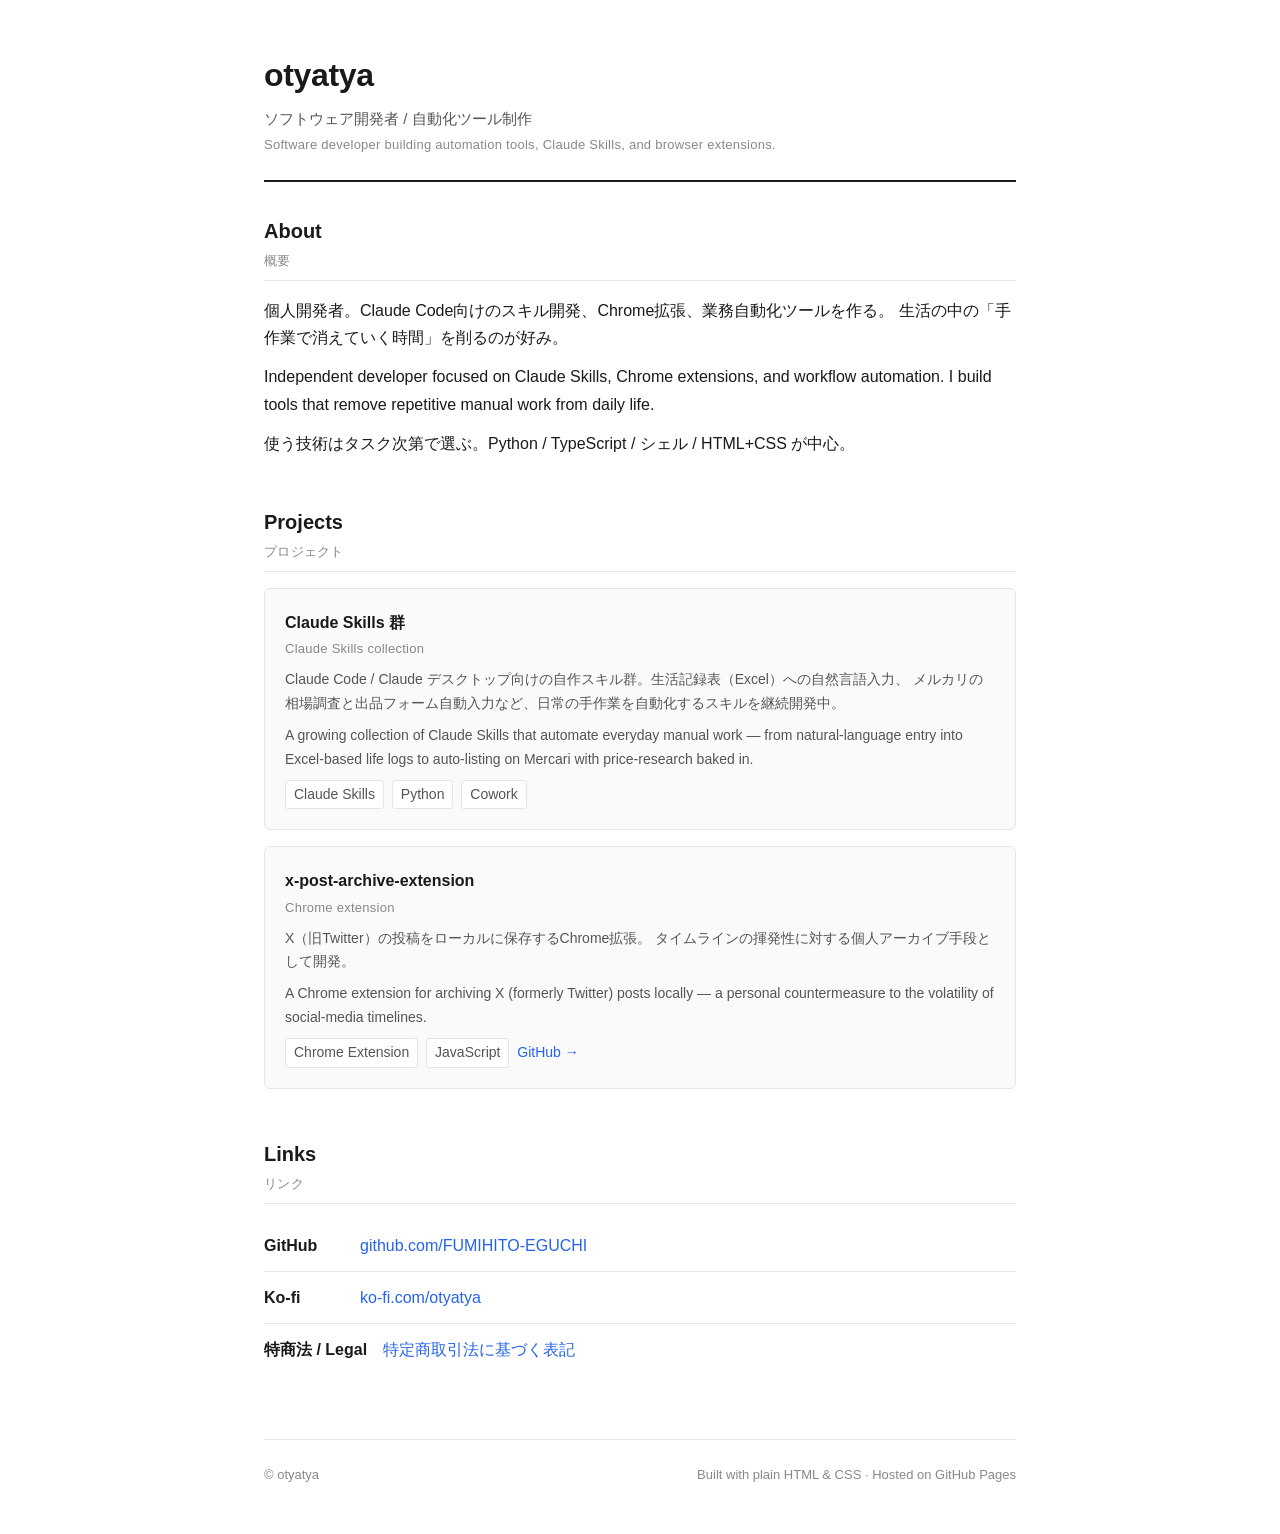
==== index.html @ c8c9dba8 "Initial commit: portfolio site" ====
<!DOCTYPE html>
<html lang="ja">
<head>
<meta charset="UTF-8">
<meta name="viewport" content="width=device-width, initial-scale=1.0">
<title>otyatya — Portfolio</title>
<meta name="description" content="otyatya — ソフトウェア開発、Claude Skills、Chrome拡張、業務自動化ツールの制作。Software developer building Claude Skills, Chrome extensions, and automation tools.">
<link rel="stylesheet" href="style.css">
</head>
<body>
<div class="container">

<header class="site-header">
  <h1>otyatya</h1>
  <p class="tagline">
    ソフトウェア開発者 / 自動化ツール制作
    <span class="lang-en">Software developer building automation tools, Claude Skills, and browser extensions.</span>
  </p>
</header>

<section class="about" id="about">
  <h2>About<span class="lang-en">概要</span></h2>
  <p>
    個人開発者。Claude Code向けのスキル開発、Chrome拡張、業務自動化ツールを作る。
    生活の中の「手作業で消えていく時間」を削るのが好み。
  </p>
  <p>
    Independent developer focused on Claude Skills, Chrome extensions, and workflow
    automation. I build tools that remove repetitive manual work from daily life.
  </p>
  <p>
    使う技術はタスク次第で選ぶ。Python / TypeScript / シェル / HTML+CSS が中心。
  </p>
</section>

<section class="projects" id="projects">
  <h2>Projects<span class="lang-en">プロジェクト</span></h2>
  <div class="projects-grid">

    <article class="project-card">
      <h3>Claude Skills 群<span class="lang-en">Claude Skills collection</span></h3>
      <p>
        Claude Code / Claude デスクトップ向けの自作スキル群。生活記録表（Excel）への自然言語入力、
        メルカリの相場調査と出品フォーム自動入力など、日常の手作業を自動化するスキルを継続開発中。
      </p>
      <p>
        A growing collection of Claude Skills that automate everyday manual work — from
        natural-language entry into Excel-based life logs to auto-listing on Mercari with
        price-research baked in.
      </p>
      <p class="project-meta">
        <span class="tag">Claude Skills</span>
        <span class="tag">Python</span>
        <span class="tag">Cowork</span>
      </p>
    </article>

    <article class="project-card">
      <h3>
        <a href="https://github.com/FUMIHITO-EGUCHI/x-post-archive-extension" target="_blank" rel="noopener">
          x-post-archive-extension
        </a>
        <span class="lang-en">Chrome extension</span>
      </h3>
      <p>
        X（旧Twitter）の投稿をローカルに保存するChrome拡張。
        タイムラインの揮発性に対する個人アーカイブ手段として開発。
      </p>
      <p>
        A Chrome extension for archiving X (formerly Twitter) posts locally — a personal
        countermeasure to the volatility of social-media timelines.
      </p>
      <p class="project-meta">
        <span class="tag">Chrome Extension</span>
        <span class="tag">JavaScript</span>
        <a href="https://github.com/FUMIHITO-EGUCHI/x-post-archive-extension" target="_blank" rel="noopener">GitHub →</a>
      </p>
    </article>

  </div>
</section>

<section class="links" id="links">
  <h2>Links<span class="lang-en">リンク</span></h2>
  <ul class="links-list">
    <li>
      <span class="label">GitHub</span>
      <a href="https://github.com/FUMIHITO-EGUCHI" target="_blank" rel="noopener">github.com/FUMIHITO-EGUCHI</a>
    </li>
    <li>
      <span class="label">Ko-fi</span>
      <a href="https://ko-fi.com/otyatya" target="_blank" rel="noopener">ko-fi.com/otyatya</a>
    </li>
    <li>
      <span class="label">特商法 / Legal</span>
      <a href="legal/tokushoho.html">特定商取引法に基づく表記</a>
    </li>
  </ul>
</section>

<footer class="site-footer">
  <span>© otyatya</span>
  <span>Built with plain HTML &amp; CSS · Hosted on GitHub Pages</span>
</footer>

</div>
</body>
</html>
---- style.css ----
:root {
  --fg: #1a1a1a;
  --muted: #555;
  --subtle: #888;
  --border: #e5e5e5;
  --bg: #fff;
  --bg-alt: #fafafa;
  --accent: #2563eb;
}

* { box-sizing: border-box; }

html { scroll-behavior: smooth; }

body {
  font-family: -apple-system, BlinkMacSystemFont, "Segoe UI", "Hiragino Sans", "Yu Gothic UI", "Meiryo", sans-serif;
  color: var(--fg);
  background: var(--bg);
  margin: 0;
  padding: 0;
  line-height: 1.7;
  -webkit-font-smoothing: antialiased;
}

a {
  color: var(--accent);
  text-decoration: none;
}
a:hover { text-decoration: underline; }

.container {
  max-width: 800px;
  margin: 0 auto;
  padding: 48px 24px;
}

.lang-en {
  display: block;
  font-size: 13px;
  color: var(--subtle);
  font-weight: 400;
  letter-spacing: 0.02em;
  margin-top: 2px;
}

/* ===== index.html ===== */

.site-header {
  padding-bottom: 24px;
  margin-bottom: 32px;
  border-bottom: 2px solid var(--fg);
}

.site-header h1 {
  font-size: 32px;
  margin: 0 0 4px;
  letter-spacing: -0.01em;
}

.tagline {
  margin: 0;
  color: var(--muted);
  font-size: 15px;
}

section {
  margin-bottom: 48px;
}

section h2 {
  font-size: 20px;
  margin: 0 0 16px;
  padding-bottom: 8px;
  border-bottom: 1px solid var(--border);
}

.about p {
  margin: 0 0 12px;
  color: var(--fg);
}
.about p:last-child { margin-bottom: 0; }

.projects-grid {
  display: grid;
  grid-template-columns: 1fr;
  gap: 16px;
}

.project-card {
  border: 1px solid var(--border);
  border-radius: 6px;
  padding: 20px;
  background: var(--bg-alt);
  transition: border-color 0.15s;
}
.project-card:hover { border-color: var(--fg); }

.project-card h3 {
  font-size: 16px;
  margin: 0 0 8px;
}

.project-card h3 a {
  color: var(--fg);
}

.project-card p {
  margin: 0 0 8px;
  color: var(--muted);
  font-size: 14px;
}
.project-card p:last-child { margin-bottom: 0; }

.project-meta {
  font-size: 12px;
  color: var(--subtle);
  margin-top: 8px;
}

.project-meta .tag {
  display: inline-block;
  padding: 2px 8px;
  border: 1px solid var(--border);
  border-radius: 3px;
  margin-right: 4px;
  background: var(--bg);
}

.links-list {
  list-style: none;
  padding: 0;
  margin: 0;
}

.links-list li {
  padding: 12px 0;
  border-bottom: 1px solid var(--border);
  display: flex;
  align-items: baseline;
  gap: 16px;
}
.links-list li:last-child { border-bottom: none; }

.links-list .label {
  font-weight: 600;
  min-width: 80px;
  color: var(--fg);
}

.site-footer {
  margin-top: 64px;
  padding-top: 24px;
  border-top: 1px solid var(--border);
  font-size: 13px;
  color: var(--subtle);
  display: flex;
  justify-content: space-between;
  align-items: center;
  flex-wrap: wrap;
  gap: 8px;
}

/* ===== legal/tokushoho.html ===== */

.legal h1 {
  font-size: 28px;
  margin: 0 0 8px;
  padding-bottom: 16px;
  border-bottom: 2px solid var(--fg);
}

.business-owner {
  font-size: 18px;
  margin: 0 0 32px;
  color: var(--muted);
}

dl {
  margin: 0;
  padding: 0;
}

.row {
  display: grid;
  grid-template-columns: 200px 1fr;
  border-bottom: 1px solid var(--border);
  padding: 16px 0;
  gap: 24px;
}

dt {
  font-weight: 600;
  color: var(--fg);
}

dd {
  margin: 0;
  color: var(--muted);
}

.note {
  font-size: 13px;
  color: var(--muted);
  margin-top: 8px;
  line-height: 1.5;
  display: block;
}

.updated {
  margin-top: 48px;
  text-align: right;
  font-size: 13px;
  color: var(--muted);
}

.back-link {
  display: inline-block;
  margin-bottom: 24px;
  font-size: 14px;
  color: var(--muted);
}

/* ===== Responsive ===== */

@media (max-width: 600px) {
  .row { grid-template-columns: 1fr; gap: 4px; }
  .container { padding: 32px 16px; }
  .site-header h1 { font-size: 26px; }
  .links-list li { flex-direction: column; gap: 4px; }
  .links-list .label { min-width: 0; }
  .site-footer { flex-direction: column; align-items: flex-start; }
}
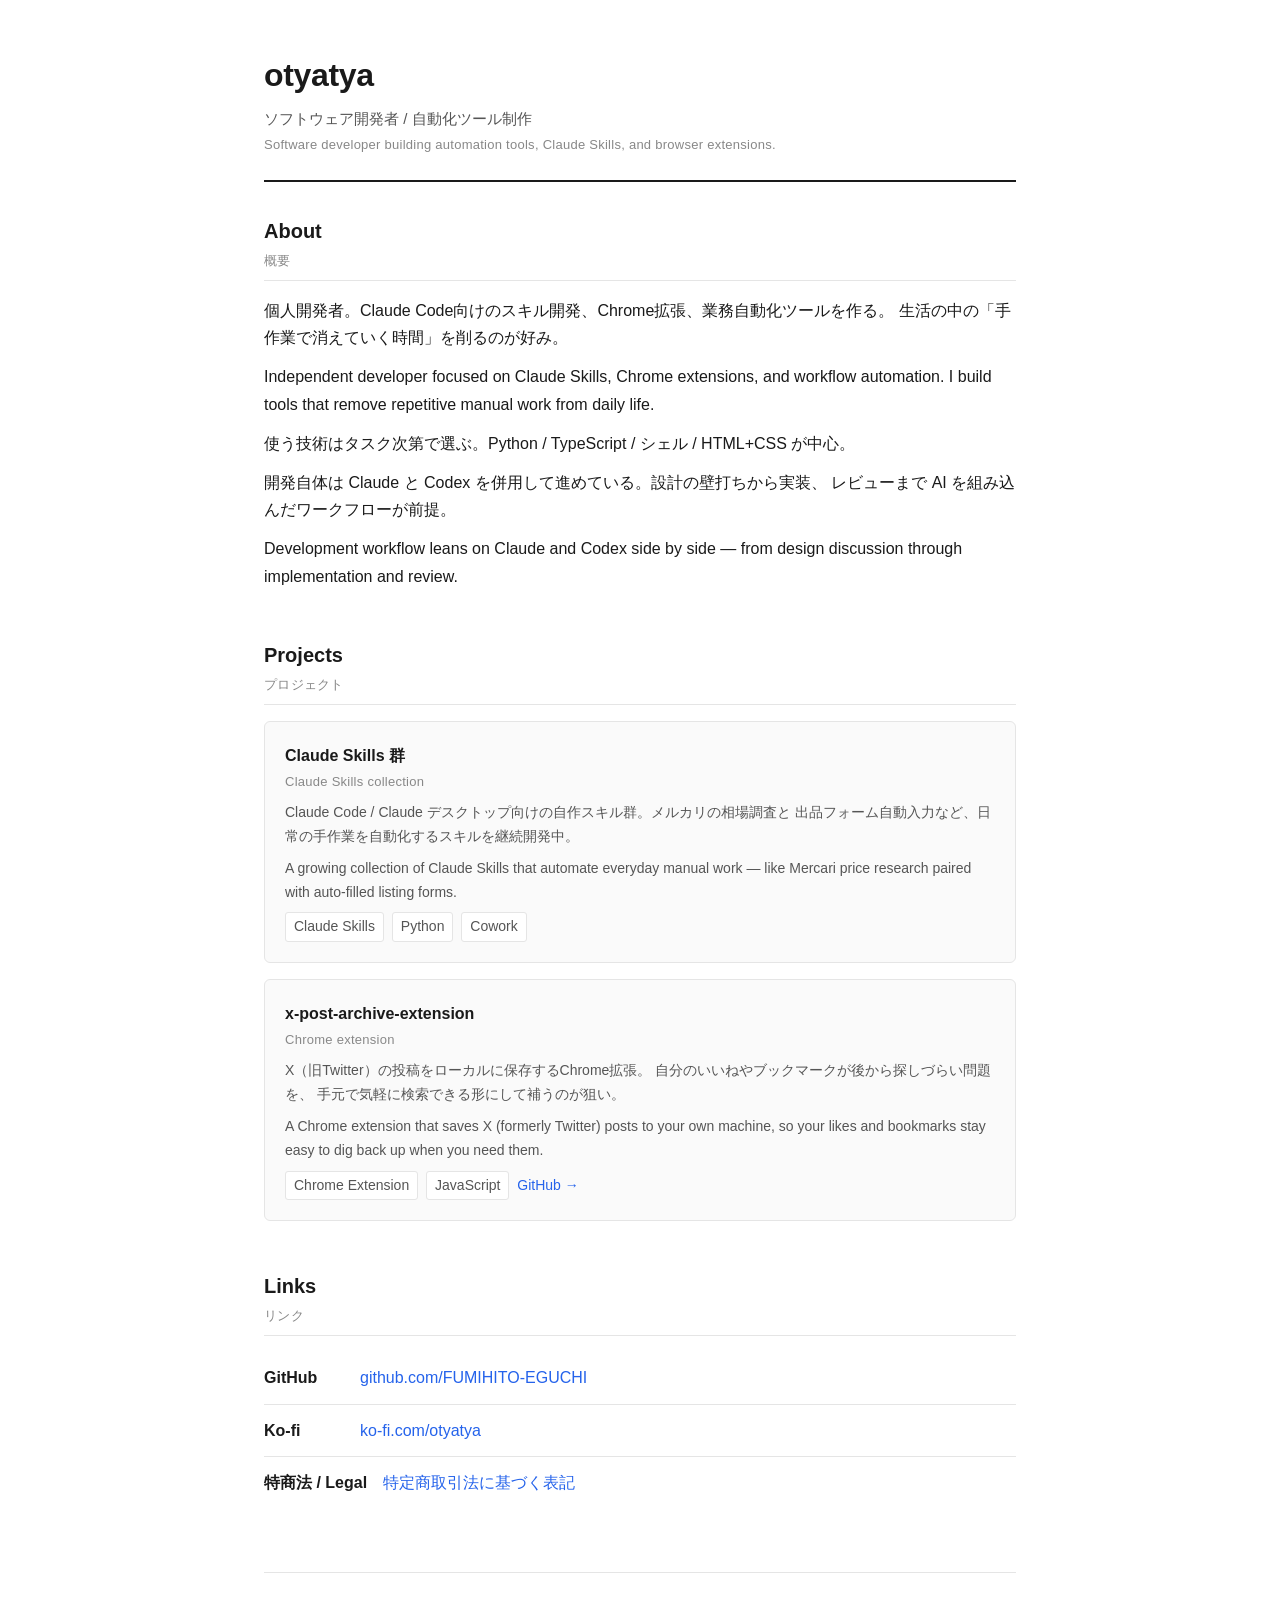
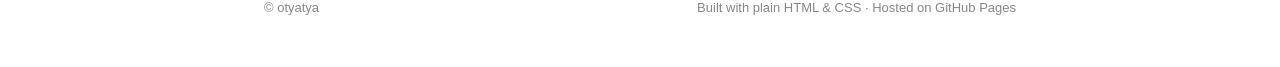
==== commit f509019a: "Update about and project descriptions - Add note about Claude + Codex development workflow - Remove " ====
--- a/index.html
+++ b/index.html
@@ -31,6 +31,14 @@
   <p>
     使う技術はタスク次第で選ぶ。Python / TypeScript / シェル / HTML+CSS が中心。
   </p>
+  <p>
+    開発自体は Claude と Codex を併用して進めている。設計の壁打ちから実装、
+    レビューまで AI を組み込んだワークフローが前提。
+  </p>
+  <p>
+    Development workflow leans on Claude and Codex side by side — from design discussion
+    through implementation and review.
+  </p>
 </section>
 
 <section class="projects" id="projects">
@@ -40,13 +48,12 @@
     <article class="project-card">
       <h3>Claude Skills 群<span class="lang-en">Claude Skills collection</span></h3>
       <p>
-        Claude Code / Claude デスクトップ向けの自作スキル群。生活記録表（Excel）への自然言語入力、
-        メルカリの相場調査と出品フォーム自動入力など、日常の手作業を自動化するスキルを継続開発中。
+        Claude Code / Claude デスクトップ向けの自作スキル群。メルカリの相場調査と
+        出品フォーム自動入力など、日常の手作業を自動化するスキルを継続開発中。
       </p>
       <p>
-        A growing collection of Claude Skills that automate everyday manual work — from
-        natural-language entry into Excel-based life logs to auto-listing on Mercari with
-        price-research baked in.
+        A growing collection of Claude Skills that automate everyday manual work —
+        like Mercari price research paired with auto-filled listing forms.
       </p>
       <p class="project-meta">
         <span class="tag">Claude Skills</span>
@@ -64,11 +71,12 @@
       </h3>
       <p>
         X（旧Twitter）の投稿をローカルに保存するChrome拡張。
-        タイムラインの揮発性に対する個人アーカイブ手段として開発。
+        自分のいいねやブックマークが後から探しづらい問題を、
+        手元で気軽に検索できる形にして補うのが狙い。
       </p>
       <p>
-        A Chrome extension for archiving X (formerly Twitter) posts locally — a personal
-        countermeasure to the volatility of social-media timelines.
+        A Chrome extension that saves X (formerly Twitter) posts to your own machine,
+        so your likes and bookmarks stay easy to dig back up when you need them.
       </p>
       <p class="project-meta">
         <span class="tag">Chrome Extension</span>
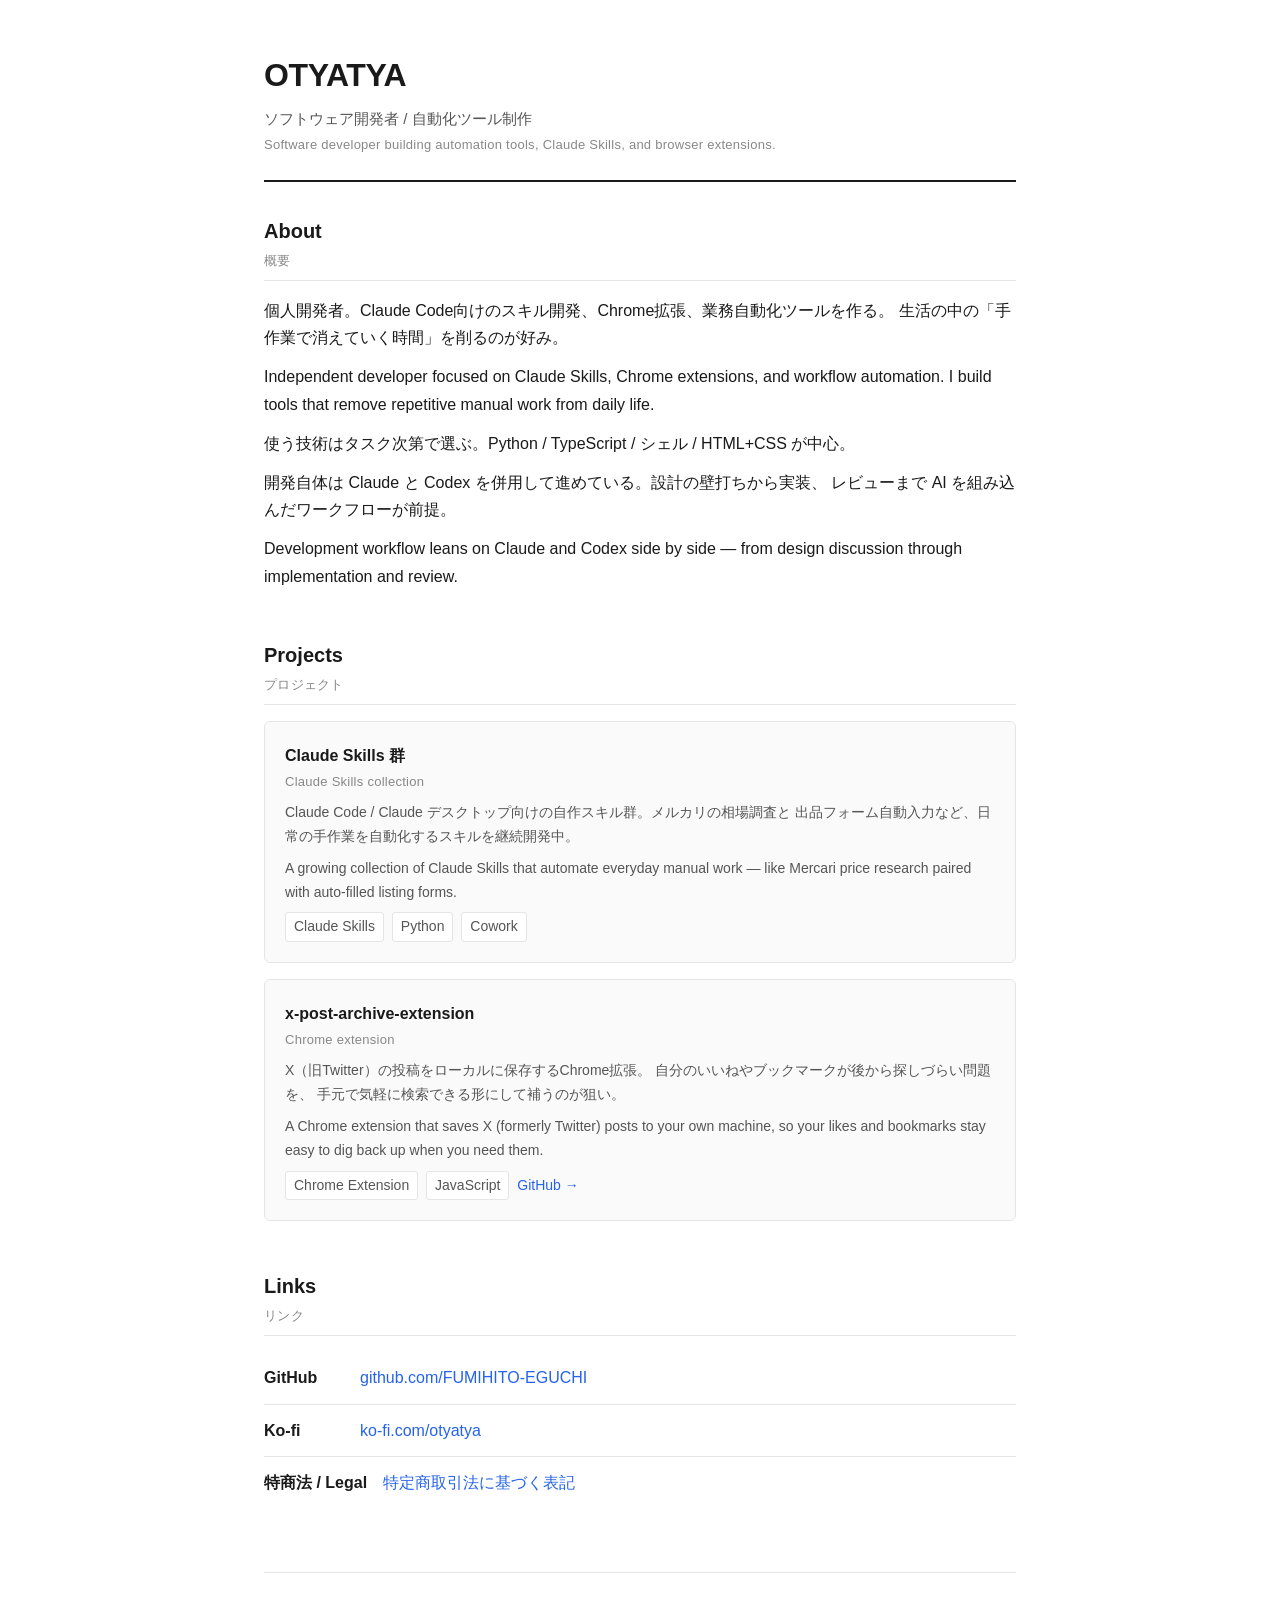
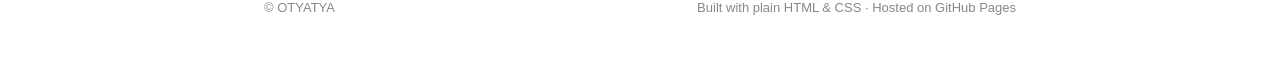
==== commit f548289a: "Capitalize brand name: otyatya -> OTYATYA" ====
--- a/index.html
+++ b/index.html
@@ -3,15 +3,15 @@
 <head>
 <meta charset="UTF-8">
 <meta name="viewport" content="width=device-width, initial-scale=1.0">
-<title>otyatya — Portfolio</title>
-<meta name="description" content="otyatya — ソフトウェア開発、Claude Skills、Chrome拡張、業務自動化ツールの制作。Software developer building Claude Skills, Chrome extensions, and automation tools.">
+<title>OTYATYA — Portfolio</title>
+<meta name="description" content="OTYATYA — ソフトウェア開発、Claude Skills、Chrome拡張、業務自動化ツールの制作。Software developer building Claude Skills, Chrome extensions, and automation tools.">
 <link rel="stylesheet" href="style.css">
 </head>
 <body>
 <div class="container">
 
 <header class="site-header">
-  <h1>otyatya</h1>
+  <h1>OTYATYA</h1>
   <p class="tagline">
     ソフトウェア開発者 / 自動化ツール制作
     <span class="lang-en">Software developer building automation tools, Claude Skills, and browser extensions.</span>
@@ -107,7 +107,7 @@
 </section>
 
 <footer class="site-footer">
-  <span>© otyatya</span>
+  <span>© OTYATYA</span>
   <span>Built with plain HTML &amp; CSS · Hosted on GitHub Pages</span>
 </footer>
 
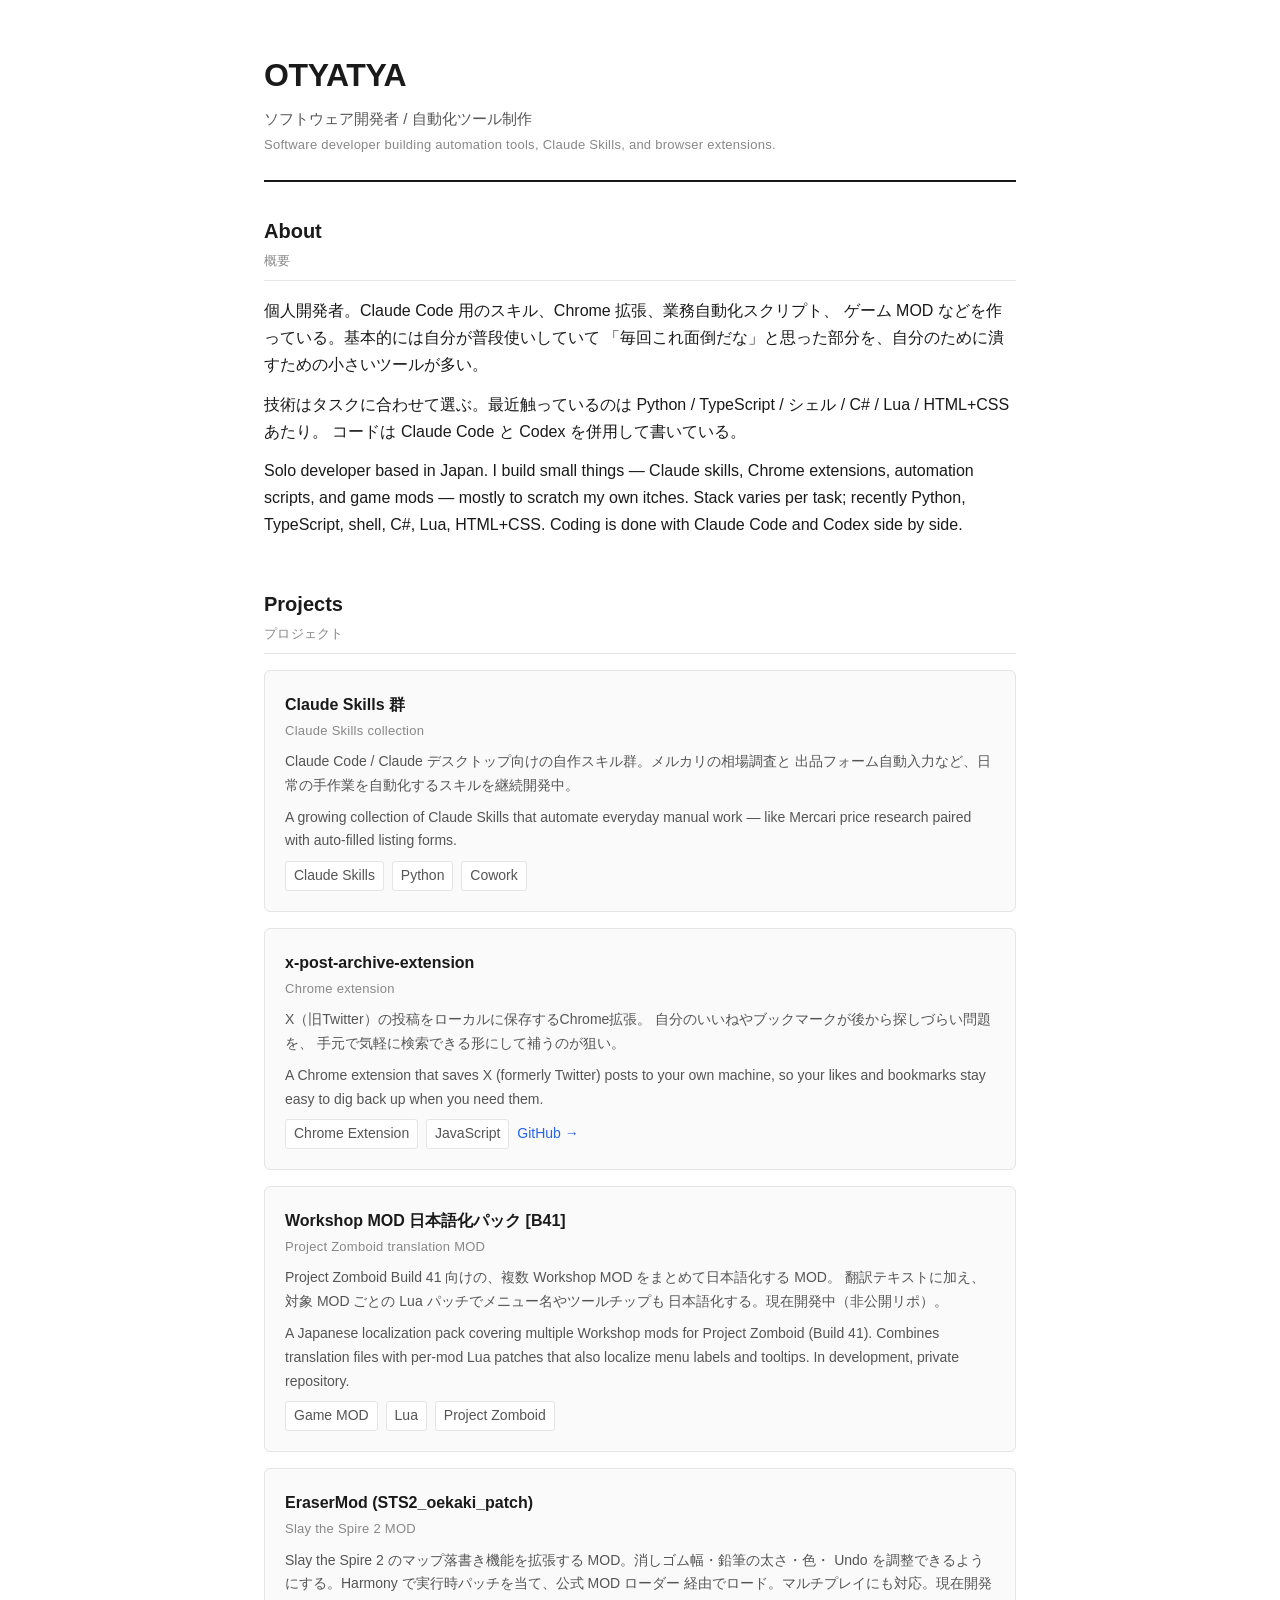
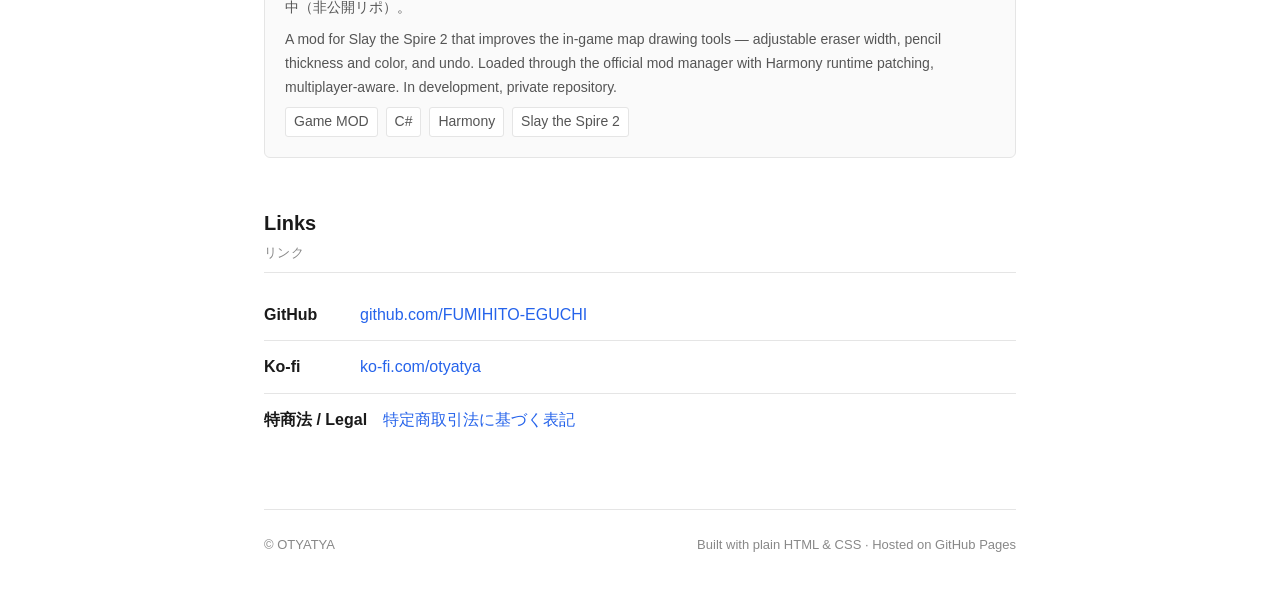
==== commit a79205de: "Rewrite About, add PZ translation MOD and StS2 EraserMod cards - Rewrite About to lead with concrete" ====
--- a/index.html
+++ b/index.html
@@ -21,23 +21,20 @@
 <section class="about" id="about">
   <h2>About<span class="lang-en">概要</span></h2>
   <p>
-    個人開発者。Claude Code向けのスキル開発、Chrome拡張、業務自動化ツールを作る。
-    生活の中の「手作業で消えていく時間」を削るのが好み。
+    個人開発者。Claude Code 用のスキル、Chrome 拡張、業務自動化スクリプト、
+    ゲーム MOD などを作っている。基本的には自分が普段使いしていて
+    「毎回これ面倒だな」と思った部分を、自分のために潰すための小さいツールが多い。
   </p>
   <p>
-    Independent developer focused on Claude Skills, Chrome extensions, and workflow
-    automation. I build tools that remove repetitive manual work from daily life.
+    技術はタスクに合わせて選ぶ。最近触っているのは
+    Python / TypeScript / シェル / C# / Lua / HTML+CSS あたり。
+    コードは Claude Code と Codex を併用して書いている。
   </p>
   <p>
-    使う技術はタスク次第で選ぶ。Python / TypeScript / シェル / HTML+CSS が中心。
-  </p>
-  <p>
-    開発自体は Claude と Codex を併用して進めている。設計の壁打ちから実装、
-    レビューまで AI を組み込んだワークフローが前提。
-  </p>
-  <p>
-    Development workflow leans on Claude and Codex side by side — from design discussion
-    through implementation and review.
+    Solo developer based in Japan. I build small things — Claude skills,
+    Chrome extensions, automation scripts, and game mods — mostly to scratch
+    my own itches. Stack varies per task; recently Python, TypeScript, shell,
+    C#, Lua, HTML+CSS. Coding is done with Claude Code and Codex side by side.
   </p>
 </section>
 
@@ -85,6 +82,52 @@
       </p>
     </article>
 
+    <article class="project-card">
+      <h3>
+        Workshop MOD 日本語化パック [B41]
+        <span class="lang-en">Project Zomboid translation MOD</span>
+      </h3>
+      <p>
+        Project Zomboid Build 41 向けの、複数 Workshop MOD をまとめて日本語化する MOD。
+        翻訳テキストに加え、対象 MOD ごとの Lua パッチでメニュー名やツールチップも
+        日本語化する。現在開発中（非公開リポ）。
+      </p>
+      <p>
+        A Japanese localization pack covering multiple Workshop mods for Project Zomboid
+        (Build 41). Combines translation files with per-mod Lua patches that also localize
+        menu labels and tooltips. In development, private repository.
+      </p>
+      <p class="project-meta">
+        <span class="tag">Game MOD</span>
+        <span class="tag">Lua</span>
+        <span class="tag">Project Zomboid</span>
+      </p>
+    </article>
+
+    <article class="project-card">
+      <h3>
+        EraserMod (STS2_oekaki_patch)
+        <span class="lang-en">Slay the Spire 2 MOD</span>
+      </h3>
+      <p>
+        Slay the Spire 2 のマップ落書き機能を拡張する MOD。消しゴム幅・鉛筆の太さ・色・
+        Undo を調整できるようにする。Harmony で実行時パッチを当て、公式 MOD ローダー
+        経由でロード。マルチプレイにも対応。現在開発中（非公開リポ）。
+      </p>
+      <p>
+        A mod for Slay the Spire 2 that improves the in-game map drawing tools —
+        adjustable eraser width, pencil thickness and color, and undo. Loaded through
+        the official mod manager with Harmony runtime patching, multiplayer-aware.
+        In development, private repository.
+      </p>
+      <p class="project-meta">
+        <span class="tag">Game MOD</span>
+        <span class="tag">C#</span>
+        <span class="tag">Harmony</span>
+        <span class="tag">Slay the Spire 2</span>
+      </p>
+    </article>
+
   </div>
 </section>
 
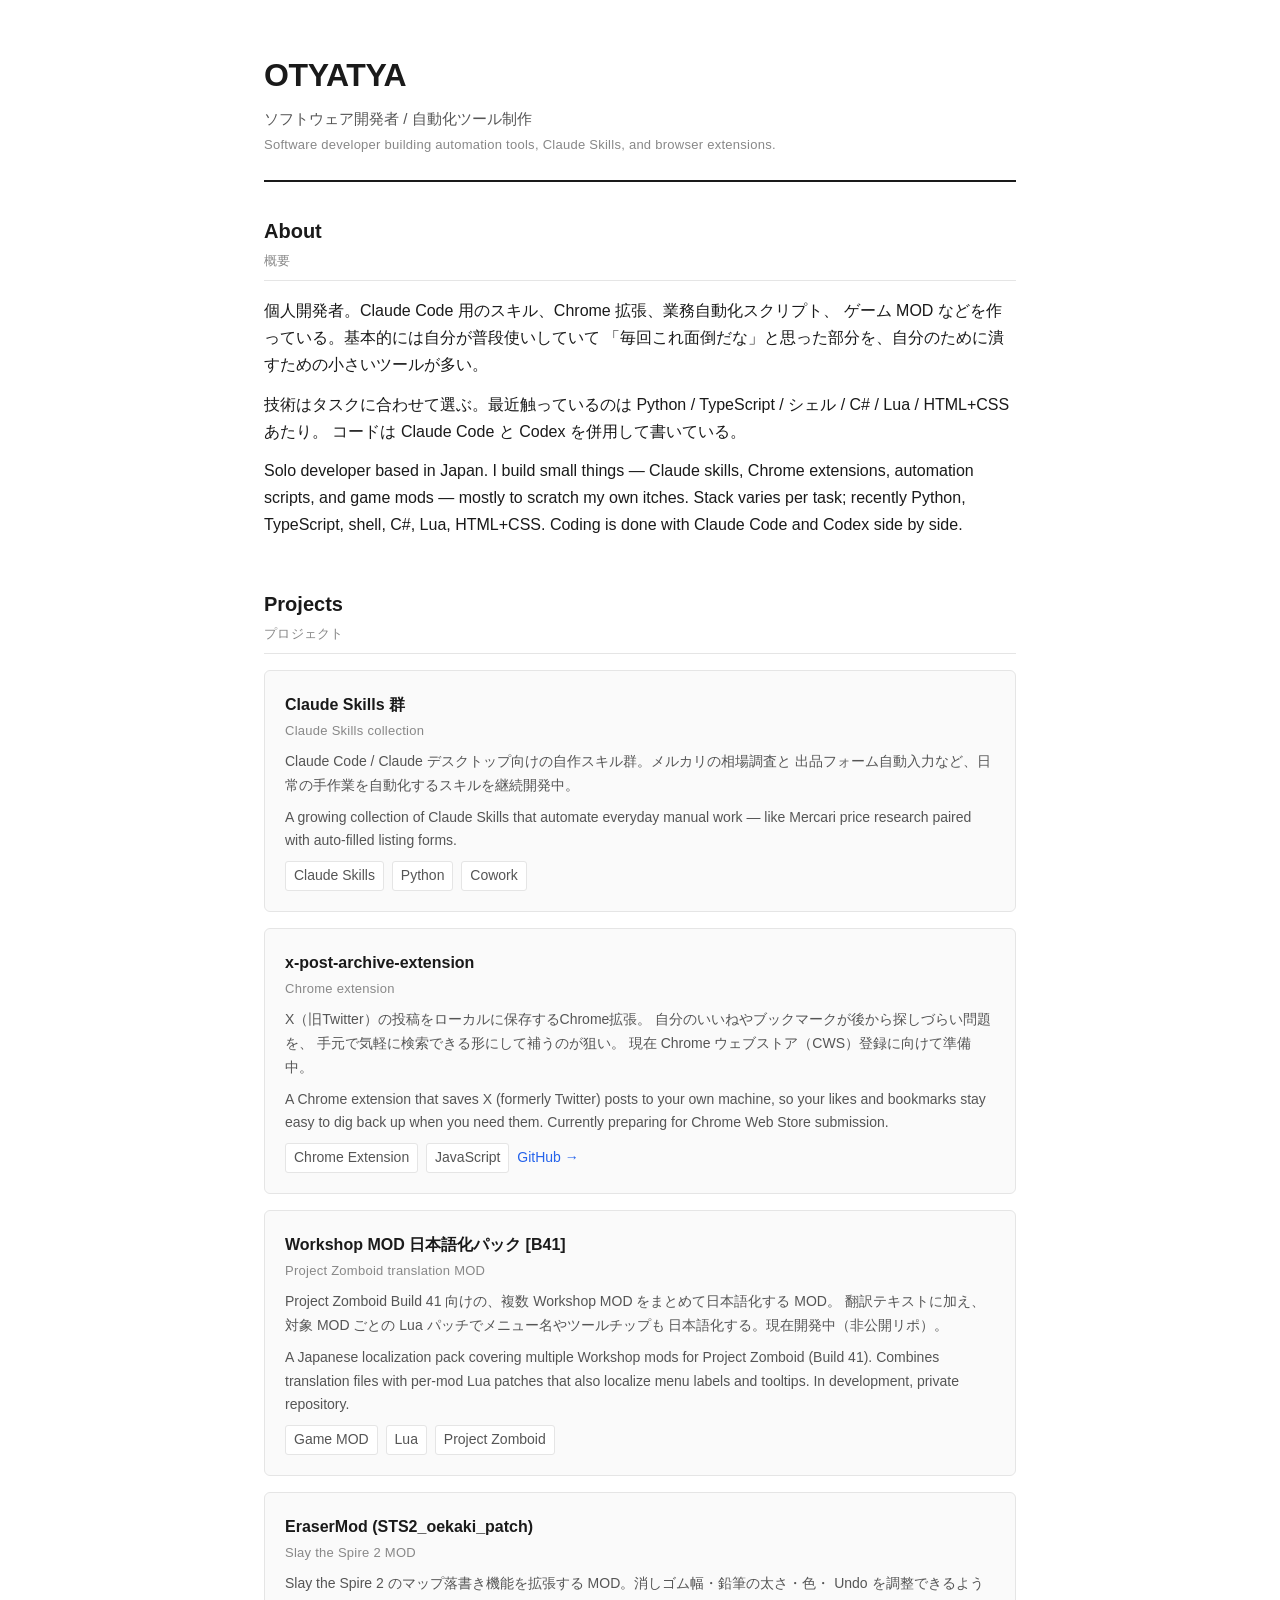
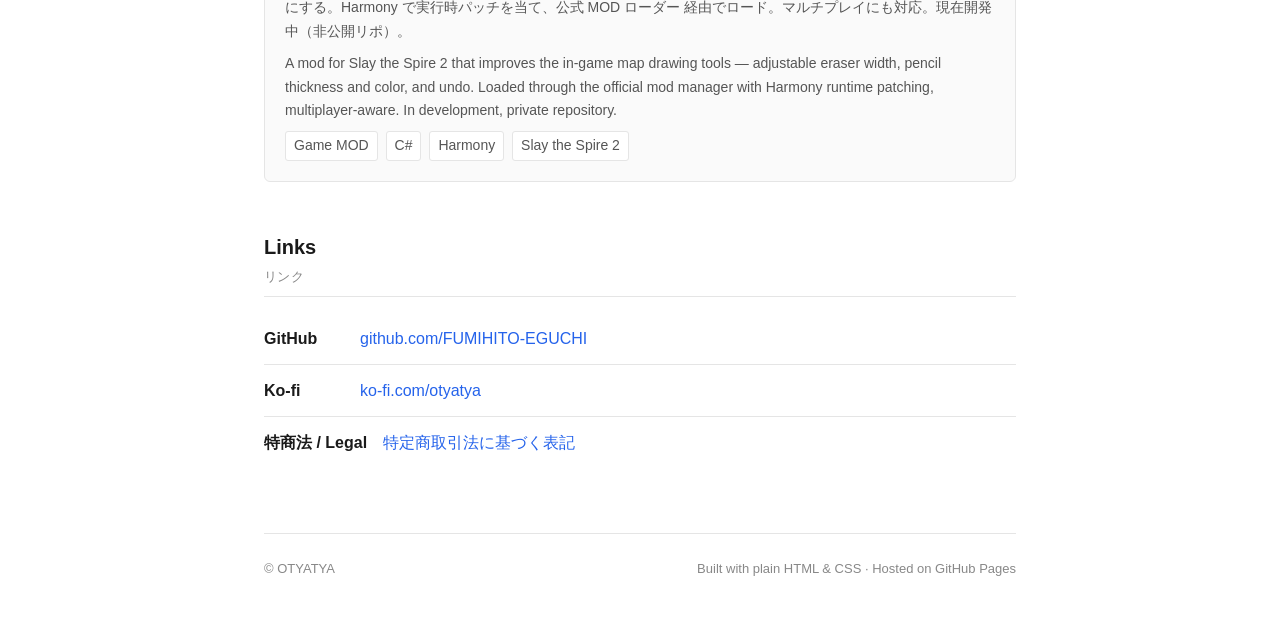
==== commit 5e2c78e5: "Note Chrome Web Store submission prep on x-post-archive-extension card" ====
--- a/index.html
+++ b/index.html
@@ -70,10 +70,12 @@
         X（旧Twitter）の投稿をローカルに保存するChrome拡張。
         自分のいいねやブックマークが後から探しづらい問題を、
         手元で気軽に検索できる形にして補うのが狙い。
+        現在 Chrome ウェブストア（CWS）登録に向けて準備中。
       </p>
       <p>
         A Chrome extension that saves X (formerly Twitter) posts to your own machine,
         so your likes and bookmarks stay easy to dig back up when you need them.
+        Currently preparing for Chrome Web Store submission.
       </p>
       <p class="project-meta">
         <span class="tag">Chrome Extension</span>
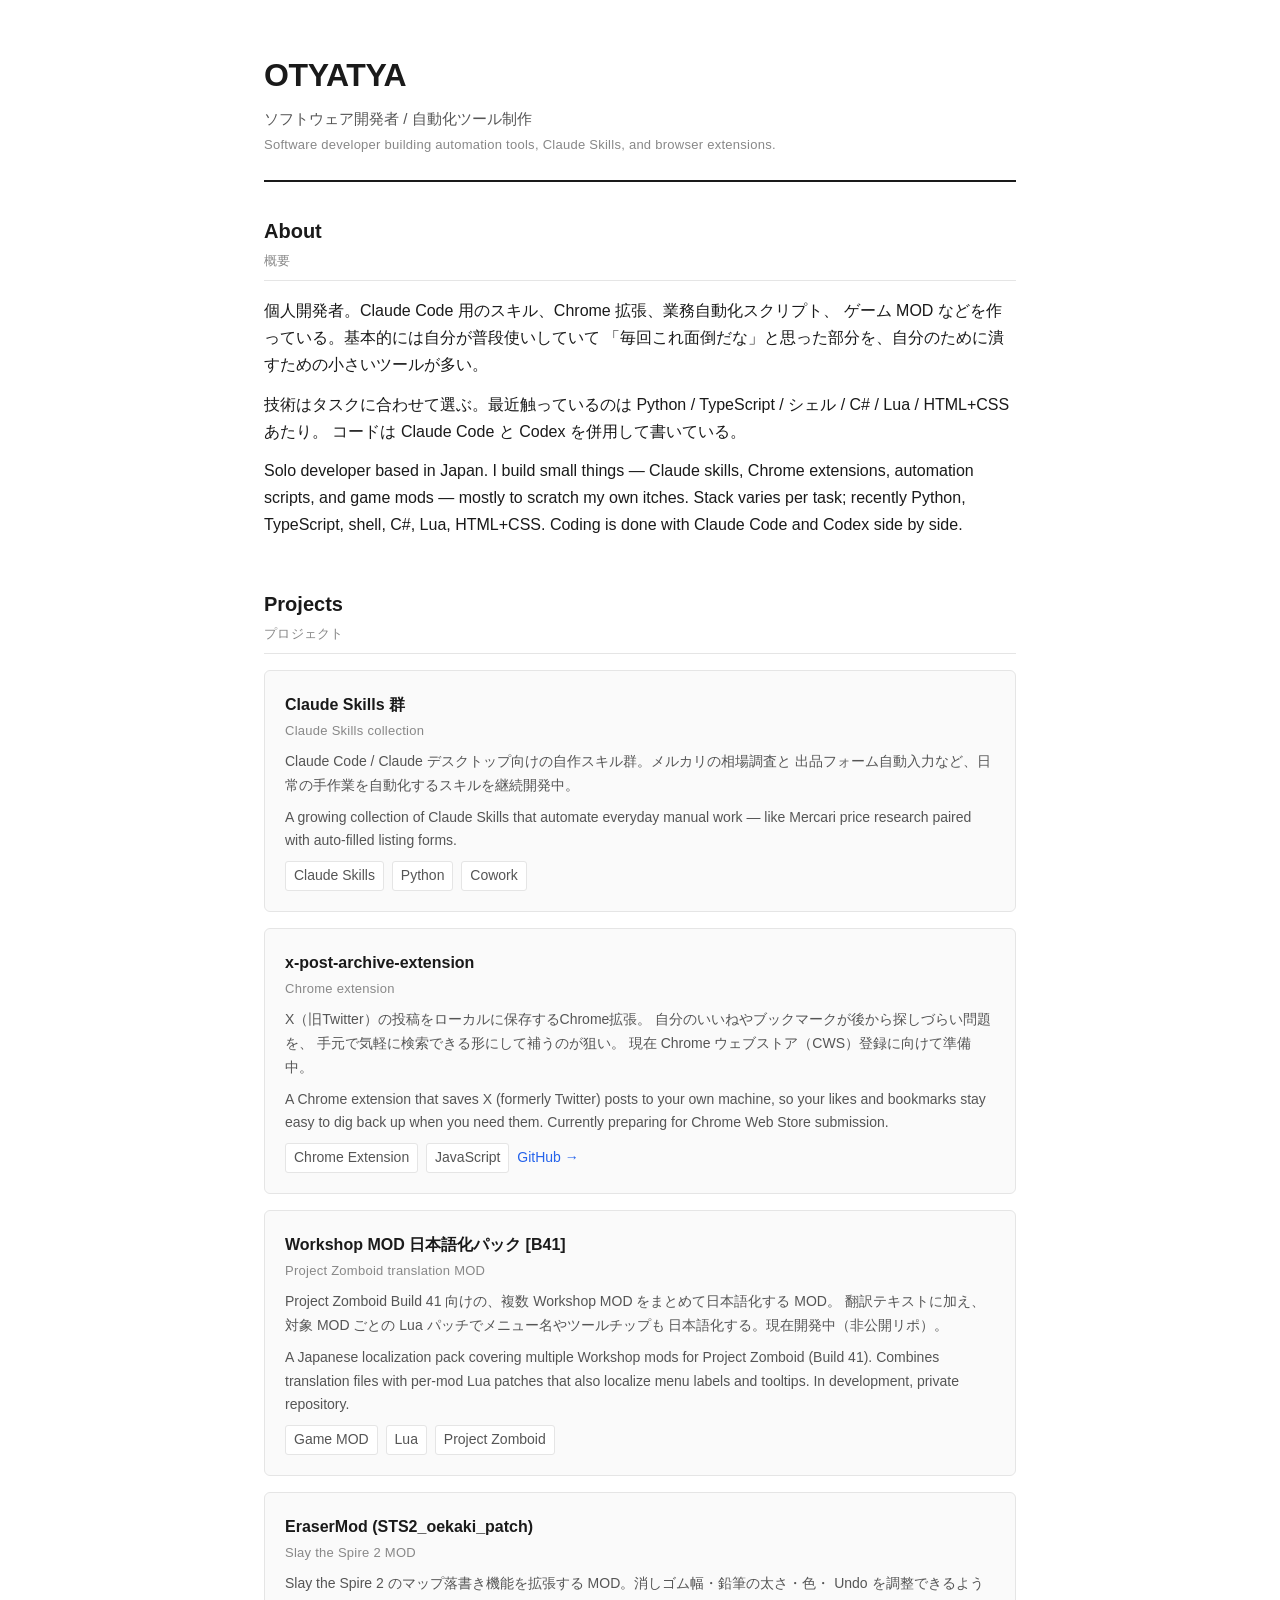
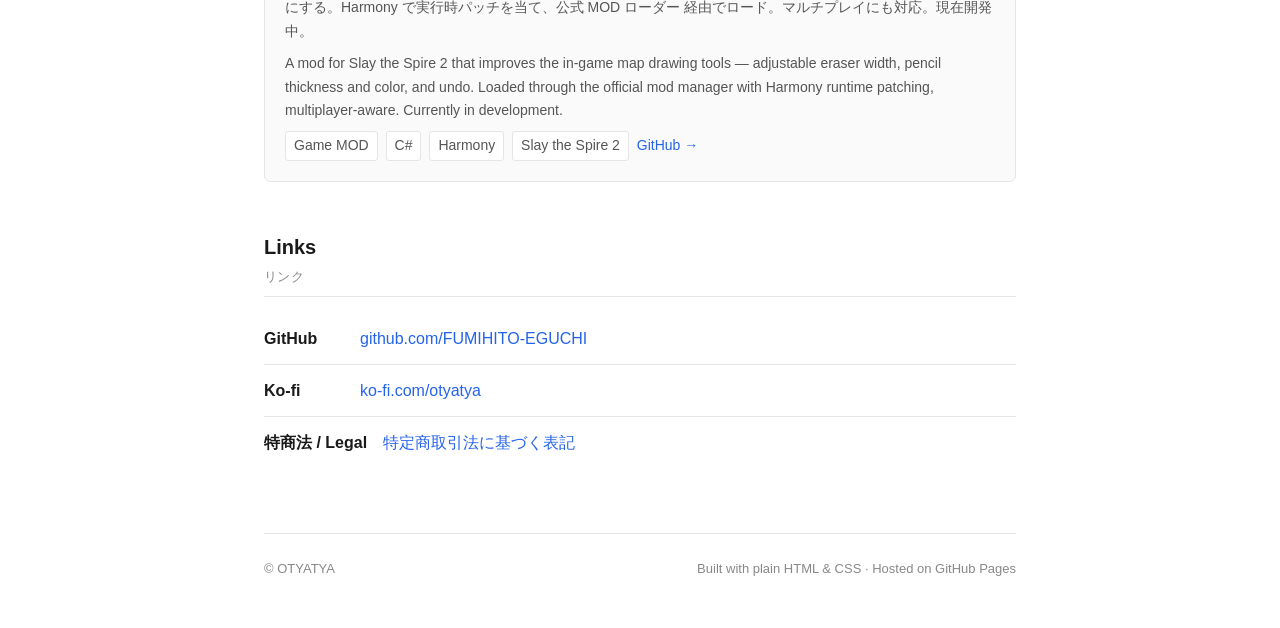
==== commit 1919a6c8: "Link STS2_oekaki_patch card to public repo, drop private-repo note" ====
--- a/index.html
+++ b/index.html
@@ -108,25 +108,28 @@
 
     <article class="project-card">
       <h3>
-        EraserMod (STS2_oekaki_patch)
+        <a href="https://github.com/FUMIHITO-EGUCHI/STS2_oekaki_patch" target="_blank" rel="noopener">
+          EraserMod (STS2_oekaki_patch)
+        </a>
         <span class="lang-en">Slay the Spire 2 MOD</span>
       </h3>
       <p>
         Slay the Spire 2 のマップ落書き機能を拡張する MOD。消しゴム幅・鉛筆の太さ・色・
         Undo を調整できるようにする。Harmony で実行時パッチを当て、公式 MOD ローダー
-        経由でロード。マルチプレイにも対応。現在開発中（非公開リポ）。
+        経由でロード。マルチプレイにも対応。現在開発中。
       </p>
       <p>
         A mod for Slay the Spire 2 that improves the in-game map drawing tools —
         adjustable eraser width, pencil thickness and color, and undo. Loaded through
         the official mod manager with Harmony runtime patching, multiplayer-aware.
-        In development, private repository.
+        Currently in development.
       </p>
       <p class="project-meta">
         <span class="tag">Game MOD</span>
         <span class="tag">C#</span>
         <span class="tag">Harmony</span>
         <span class="tag">Slay the Spire 2</span>
+        <a href="https://github.com/FUMIHITO-EGUCHI/STS2_oekaki_patch" target="_blank" rel="noopener">GitHub →</a>
       </p>
     </article>
 
